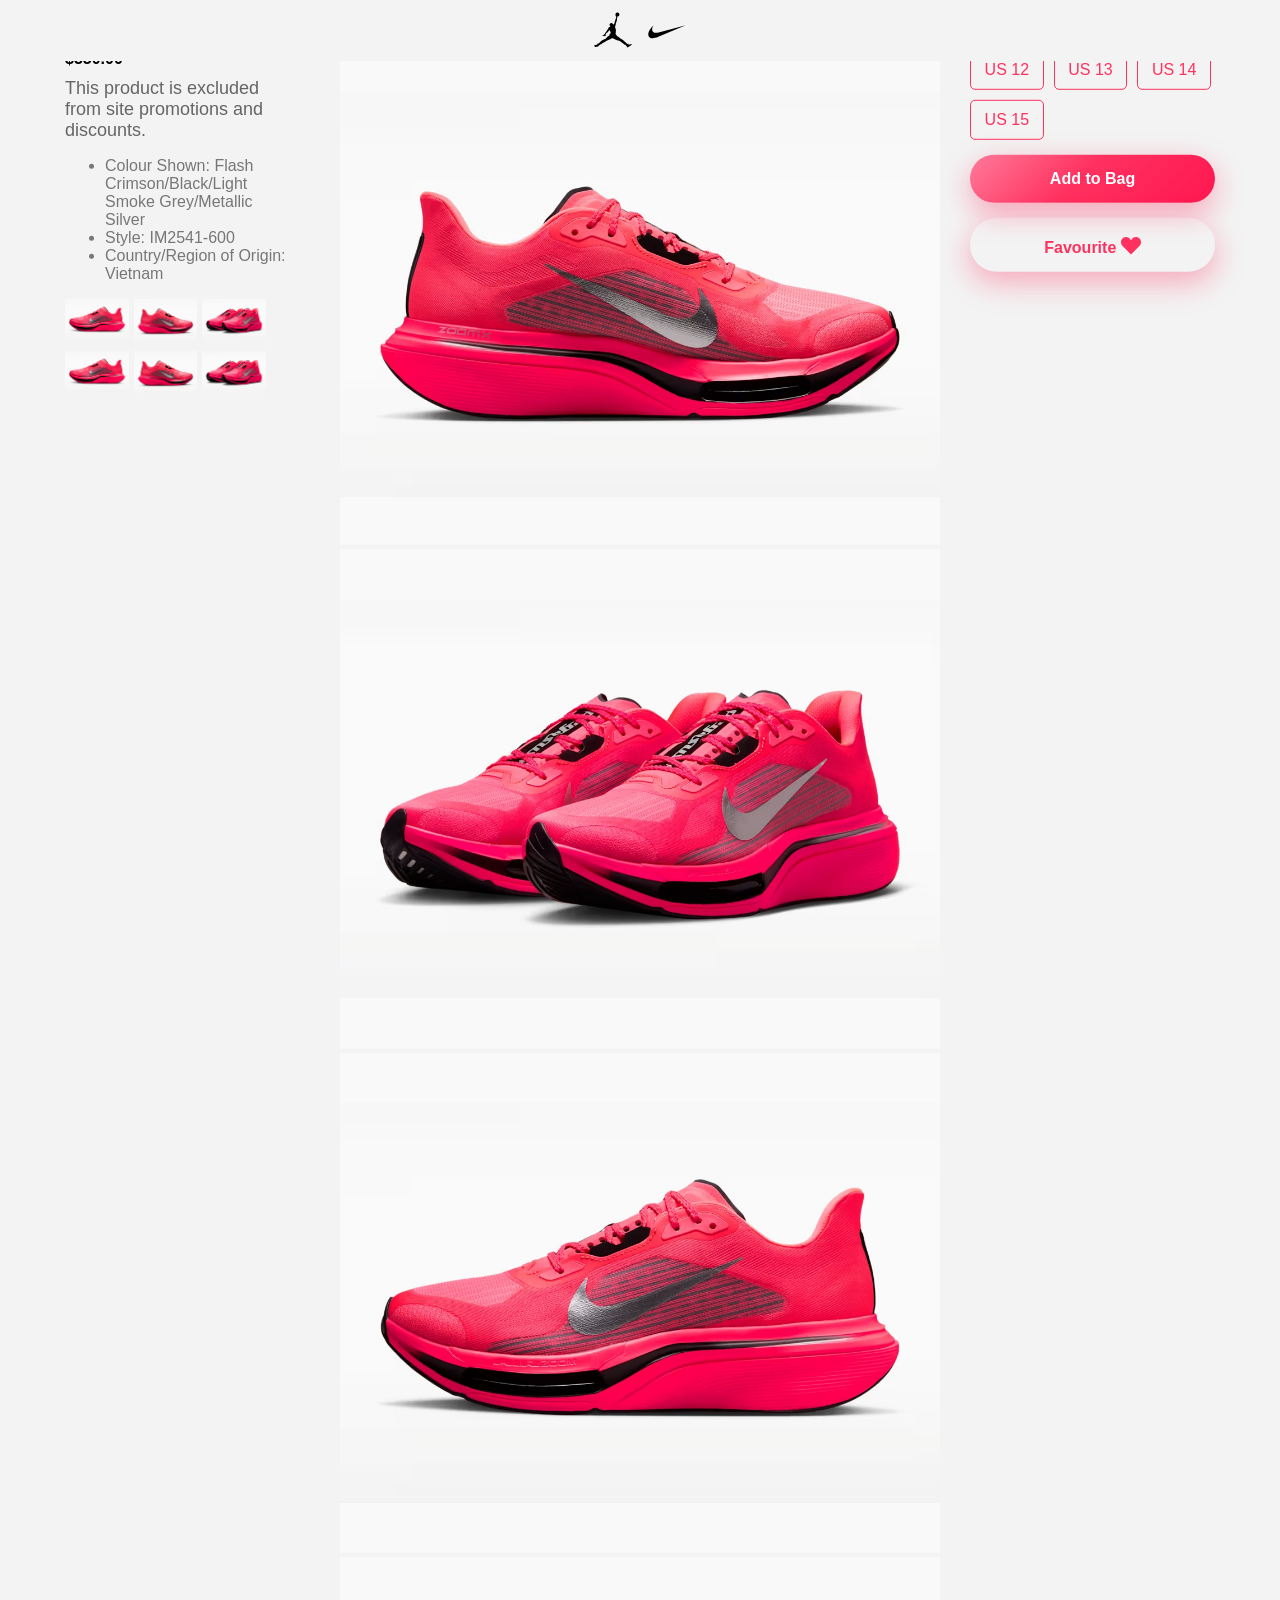
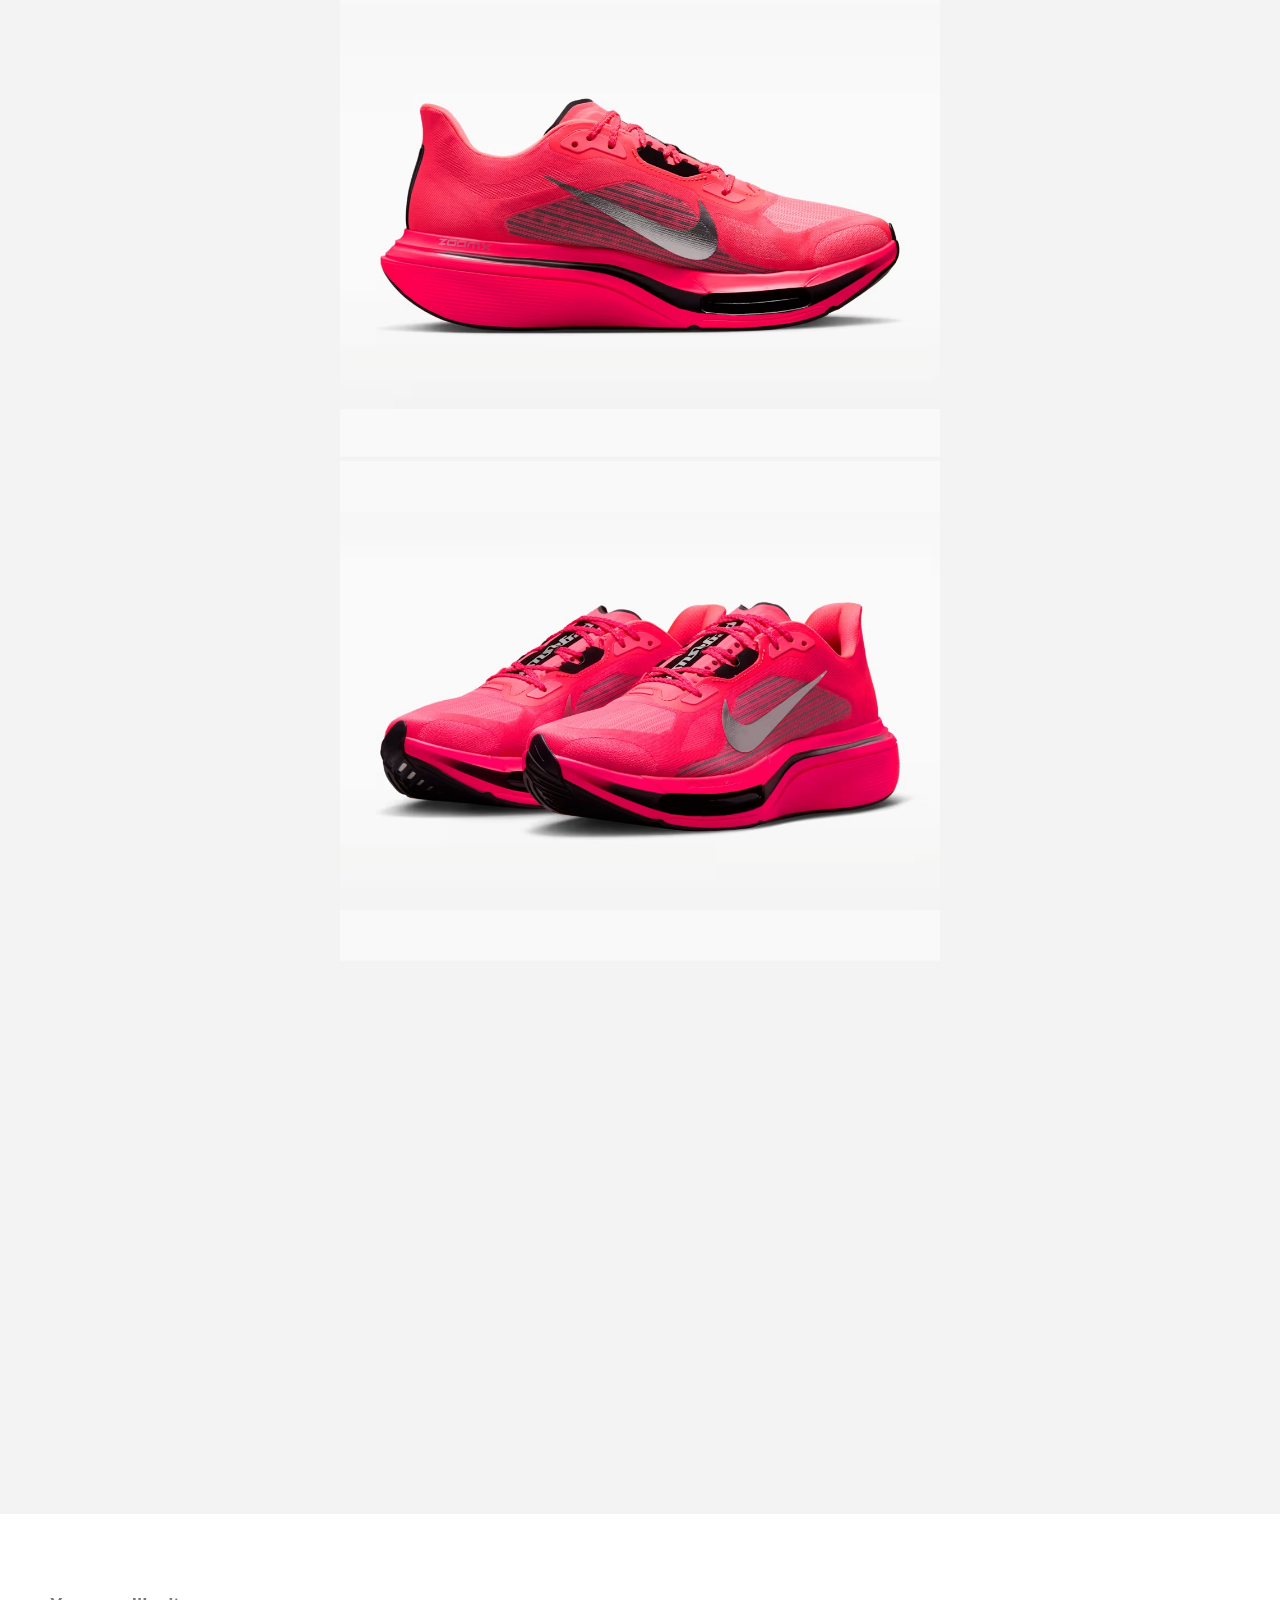
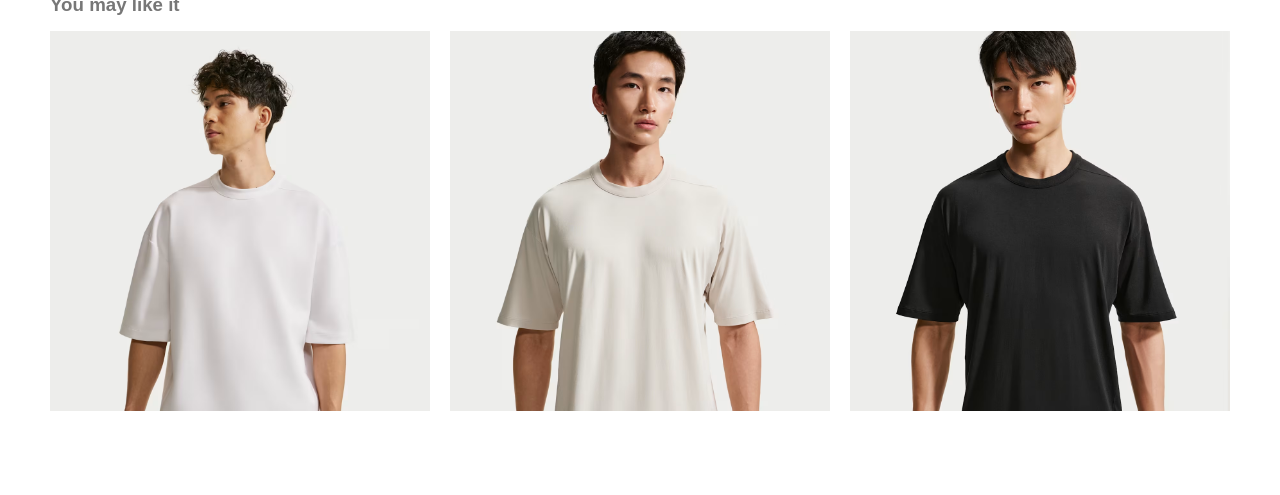
==== index.html @ 21636fdd "File upload" ====
<!DOCTYPE html>
<html lang="en">
<head>
    <meta charset="UTF-8">
    <meta name="viewport" content="width=device-width, initial-scale=1.0">
    <title>Nike - Redesign</title>
    <link href="css/style.css" rel="stylesheet" >
</head>
<body>
    <div class="cst-sections">
        <div class="cst-header-section">
            <div>
                <div class="cst-header-logo">
                    <a class="cst-header-image">
                        <svg aria-hidden="true" focusable="false" viewBox="0 0 24 24" role="img" width="24px" height="24px" fill="none"><path fill="currentColor" fill-rule="evenodd" d="M13.182 3.733c-.012-.039-.012-.039-.012-.072a.966.966 0 01.922-1.007.97.97 0 011.007.922.964.964 0 01-.917 1.007c-.027.004-.062 0-.101 0-.016.004-.04.004-.056.022-.056.084.14.073-.005.44 0 0 0 .038-.012.077-.012.14-.08.562-.096.793.029.04.04.05.029.13a6.003 6.003 0 01-.09.534c-.04.14-.096.174-.147.202-.073.298-.095.545-.281.905-.022.276-.045.35-.106.484-.017.4.01.46-.281 1.101-.08.3-.017.507.05.821.068.321.276.461.298.793.05.771.017 1.305-.163 1.907l.135.348c.18.084.618.326.36.675.343.19.865.394 1.28.781.176.147.35.315.513.5.316.057.276.08.506.231.675.438 1.749 1.304 2.373 1.906.112.067.147.112.236.163.01.023.017.034.01.04-.026.072-.026.072-.06.14.039.04.095.073.134.107.04.005.04-.006.096-.017.079.073.18.135.214.135.106-.022.084-.005.185-.1.029-.035.084 0 .084 0 .04-.04.113-.119.214-.176.079-.045.23-.045.23-.045.052.006.04.051.029.073-.057.023-.18.057-.247.108-.152.14-.276.353-.276.353.299-.033.484.045.719.023.136-.005.237.006.377-.09 0 0 .14-.096.265-.14.118-.05.23-.017.33.062.069.084.119.084 0 .196-.044.045-.1.096-.18.17-.133.123-.313.291-.5.432a3.11 3.11 0 01-.527.315c-.338.23-.26.174-.523.394-.03.022-.124.078-.163.106-.107.062-.135.006-.197-.118 0 0-.028-.045-.08-.14-.05-.107-.09-.23-.072-.23-.062-.007-.331-.344-.331-.41-.063-.013-.304-.26-.31-.31l-.214-.18c-.253.044-.31-.113-.961-.608-.08-.006-.197-.05-.36-.174-.298-.253-1.007-.815-1.124-.883-.13-.067-.281-.134-.383-.214-.146-.022-.218-.05-.298-.067-.08-.022-.14-.057-.326-.079-.303-.045-.618-.18-.911-.337-.14-.073-.264-.107-.382-.169-.27-.124-.506-.236-.686-.28a2.148 2.148 0 01-.568-.226c-.061-.034-.095-.06-.134-.073-.09-.022-.153.006-.192.022-.23.108-.438.203-.636.31-.18.09-.348.186-.528.286a7.971 7.971 0 01-.534.254s-.534.253-.832.348c-.26.197-.787.546-1.107.715-.158.073-.467.252-.608.292-.08.061-.371.258-.596.421-.18.124-.31.231-.31.231-.106.084-.101.13-.28.045a1.491 1.491 0 00-.13.096c-.14.095-.146.073-.202.067-.101.08-.113.04-.197.13-.061.084 0 .061-.118.106-.028.006-.04.04-.057.056-.094.073-.1.293-.325.304-.135.09-.107.203-.197.191 0 .102-.18.23-.214.23-.292.096-.304-.118-.646.035-.045.016-.113.072-.197.084-.152.022-.332-.006-.444-.102a1.93 1.93 0 01-.326-.398c-.051-.13-.017-.208.163-.332.073-.045.084-.079.208-.084.06-.024.045.01.15-.024.064-.016.064-.005.193-.005.028-.017.067-.022.124-.045.1-.034.196-.062.196-.062s.028-.023.124-.01c.078-.035.169-.08.214-.097-.012-.124.005-.124.06-.174.08-.062.09-.05.148-.01.022-.007.039-.013.027-.035-.01-.073-.061-.107-.045-.247-.022-.057-.061-.129-.05-.174.01-.045.028-.069.056-.079.029-.012.045.006.057.022.028.034.05.135.05.135.006.118.04.26.152.18.067-.062.084-.242.214-.203l.096.085c.084-.073.084-.073.14-.107 0 0-.08-.073-.012-.135.045-.039.108-.067.208-.175.276-.292.422-.42.714-.657a6.811 6.811 0 011.699-.939c.146-.174.28-.286.585-.304.377-.606 1.085-1.136 1.248-1.22.134-.23.19-.208.365-.247.135-.107.175-.107.23-.214.063-.23-.112-.86.383-.877.112-.146.078-.112.196-.248a2.19 2.19 0 01-.118-.5c-.005-.016-.196-.157-.13-.332a2.33 2.33 0 01-.268-.432.202.202 0 01-.063-.012c-.022-.005-.055-.005-.09-.005-.078.196-.163.208-.303.253-.26.512-.35.731-1.046 1.142-.28.298-.382.64-.382.634a.46.46 0 00-.012.321c-.045.107-.027.124-.027.124.01.045.056.106.106.112.079.023.169.023.158.118-.011.113-.163.09-.237.073-.275-.05-.185-.23-.365-.174-.141.085-.196.348-.416.31-.028-.023-.017-.074.006-.119.028-.06.084-.118.056-.14-.146.04-.433.123-.433.123-.135.04-.281-.039-.147-.124.063-.022.153-.05.265-.118 0 0 .062-.072-.057-.039a1.144 1.144 0 01-.416.045s-.257-.039-.292-.056c-.028-.022-.061-.107.017-.1a2.71 2.71 0 00.563-.068c.095-.035.28-.14.382-.186 0 0 .113-.157.18-.19.107-.114.19-.18.28-.299.09-.18.192-.46.5-.906a4.16 4.16 0 01.535-.646s.062-.338.343-.573c.063-.14.157-.31.259-.462a1.7 1.7 0 00.106-.168c.09-.13.186-.377.518-.41 0 0 .147-.102.197-.175.084-.073.074-.186.14-.259-.106-.106-.365-.309-.382-.573a.85.85 0 01.265-.692c.196-.185.398-.275.646-.258.309.055.366.157.455.258.09.101.13.04.163.146.259.073.248.045.237.236.045.057.106.108.1.214.085-.175.108-.208.344-.399.062-.157.1-.315.15-.478.052-.146.114-.298.154-.41-.04-.326.06-.377.196-.664-.022-.039-.016-.05-.006-.112.057-.192.136-.433.186-.596 0 0 .017-.063.085-.063.06-.202.157-.579.179-.663.062-.208.029-.287-.01-.41-.012-.04-.006-.09-.03-.136a5.483 5.483 0 01-.19-.41c-.028-.073-.08-.354-.08-.354-.004-.062-.004-.09-.004-.09z" clip-rule="evenodd"></path></svg>
                        <svg aria-hidden="true" class="swoosh-svg" focusable="false" viewBox="0 0 24 24" role="img" width="24px" height="24px" fill="none"><path fill="currentColor" fill-rule="evenodd" d="M21 8.719L7.836 14.303C6.74 14.768 5.818 15 5.075 15c-.836 0-1.445-.295-1.819-.884-.485-.76-.273-1.982.559-3.272.494-.754 1.122-1.446 1.734-2.108-.144.234-1.415 2.349-.025 3.345.275.2.666.298 1.147.298.386 0 .829-.063 1.316-.19L21 8.719z" clip-rule="evenodd"></path></svg>
                    </a>
                </div>
                <div class="cst-header-navigations">
                    <div>
                        
                    </div>
                </div>
            </div>
        </div>
        <div class="cst-main-sections">
            <!-- <div class="cst-atf-section-fake"></div> -->
            <div class="cst-atf-section">
                <div class="cst-box">
                    <div class="cst-row-1 cst-row">
                        <div class="cst-col cst-col-1">
                            <div class="cst-title-container">
                                <span>Latest Model</span>
                                <h2>Nike Pegasus Plus 2</h2>
                                <h3>Men's Road Running Shoes</h3>
                                <h4>$350.00</h4>
                                <p>This product is excluded from site promotions and discounts.</p>
                                <ul>
                                    <li>Colour Shown: Flash Crimson/Black/Light Smoke Grey/Metallic Silver</li>
                                    <li>Style: IM2541-600</li>
                                    <li>Country/Region of Origin: Vietnam</li>
                                </ul>
                                <div class="cst-thumbnail-container">
                                    <div class="cst-thumbnail">
                                        <img src="img/pg-img-1.jpg" width="100">
                                    </div>
                                    <div class="cst-thumbnail">
                                        <img src="img/pg-img-2.jpg" width="100">
                                    </div>
                                    <div class="cst-thumbnail">
                                        <img src="img/pg-img-3.jpg" width="100">
                                    </div>
                                    <div class="cst-thumbnail">
                                        <img src="img/pg-img-1.jpg" width="100">
                                    </div>
                                    <div class="cst-thumbnail">
                                        <img src="img/pg-img-2.jpg" width="100">
                                    </div>
                                    <div class="cst-thumbnail">
                                        <img src="img/pg-img-3.jpg" width="100">
                                    </div>
                                </div>
                            </div>
                            <div class="cst-svg-logo">
                                <svg aria-hidden="true" focusable="false" viewBox="0 0 24 24" role="img" width="24px" height="24px" fill="none"><path fill="currentColor" fill-rule="evenodd" d="M21 8.719L7.836 14.303C6.74 14.768 5.818 15 5.075 15c-.836 0-1.445-.295-1.819-.884-.485-.76-.273-1.982.559-3.272.494-.754 1.122-1.446 1.734-2.108-.144.234-1.415 2.349-.025 3.345.275.2.666.298 1.147.298.386 0 .829-.063 1.316-.19L21 8.719z" clip-rule="evenodd"></path></svg>
                            </div>
                        </div>
                        <div class="cst-col cst-col-2">
                            <div class="cst-gsap-scroll-1">
                                <div class="cst-image-container-1">
                                    <img class="cst-img" src="img/pg-img-1.jpg" width="600">
                                </div>
                                <div class="cst-image-container-1">
                                    <img class="cst-img" src="img/pg-img-2.jpg" width="600">
                                </div>
                                <div class="cst-image-container-1">
                                    <img class="cst-img" src="img/pg-img-3.jpg" width="600">
                                </div>
                                <div class="cst-image-container-1">
                                    <img class="cst-img" src="img/pg-img-1.jpg" width="600">
                                </div>
                                <div class="cst-image-container-1">
                                    <img class="cst-img" src="img/pg-img-2.jpg" width="600">
                                </div>
                                <div class="cst-image-container-1">
                                    <img class="cst-img" src="img/pg-img-3.jpg" width="600">
                                </div>
                            </div>
                        </div>
                        <div class="cst-col cst-col-3">
                            <div class="cst-right-details-container">
                                <div class="cst-right-contents">
                                    <div class="cst-right-box">
                                        <!-- <h3 class="cst-price">$350.00</h3> -->
                                        <h4>Select Size</h4>
                                        <div class="cst-sizes-container">
                                            <div class="cst-sizes-lists">
                                                <div class="cst-size">
                                                    <span>US 6</span>
                                                </div>
                                                <div class="cst-size">
                                                    <span>US 7</span>
                                                </div>
                                                <div class="cst-size">
                                                    <span>US 8</span>
                                                </div>
                                                <div class="cst-size">
                                                    <span>US 9</span>
                                                </div>
                                                <div class="cst-size">
                                                    <span>US 10</span>
                                                </div>
                                                <div class="cst-size">
                                                    <span>US 11</span>
                                                </div>
                                                <div class="cst-size">
                                                    <span>US 12</span>
                                                </div>
                                                <div class="cst-size">
                                                    <span>US 13</span>
                                                </div>
                                                <div class="cst-size">
                                                    <span>US 14</span>
                                                </div>
                                                <div class="cst-size">
                                                    <span>US 15</span>
                                                </div>
                                            </div>
                                            <div class="cst-submit-container">
                                                <div class="cst-submit-btn">
                                                    Add to Bag
                                                </div>
                                                <div class="cst-submit-btn fav">
                                                    Favourite
                                                    <?xml version="1.0" encoding="utf-8"?><!-- Uploaded to: SVG Repo, www.svgrepo.com, Generator: SVG Repo Mixer Tools -->
                                                    <svg width="800px" height="800px" viewBox="0 0 16 16" fill="none" xmlns="http://www.w3.org/2000/svg">
                                                    <path d="M1.24264 8.24264L8 15L14.7574 8.24264C15.553 7.44699 16 6.36786 16 5.24264V5.05234C16 2.8143 14.1857 1 11.9477 1C10.7166 1 9.55233 1.55959 8.78331 2.52086L8 3.5L7.21669 2.52086C6.44767 1.55959 5.28338 1 4.05234 1C1.8143 1 0 2.8143 0 5.05234V5.24264C0 6.36786 0.44699 7.44699 1.24264 8.24264Z" fill="#000000"/>
                                                    </svg>
                                                </div>
                                            </div>
                                        </div>
                                    </div>
                                </div>
                            </div>
                        </div>
                    </div>
                </div>
            </div>
            <div class="cst-section-2">
                <div class="cst-box">
                    <div class="cst-row">
                        <div class="cst-title-container">
                            <h3>You may like it</h3>
                        </div>
                    </div>
                    <div class="cst-row">
                        <div class="cst-col">
                            <div class="cst-img-cont">
                                <img src="img/ts-1.avif">
                            </div>
                        </div>
                        <div class="cst-col">
                            <div class="cst-img-cont">
                                <img src="img/ts-2.avif">
                            </div>
                        </div>
                        <div class="cst-col">
                            <div class="cst-img-cont">
                                <img src="img/ts-3.avif">
                            </div>
                        </div>
                    </div>
                </div>
            </div>
        </div>
    </div>
    <script src="js/script.js"></script>
</body>
</html>
---- css/style.css ----
.cst-header-section {
  position: fixed;
  left: 0;
  top: 0;
  width: 100%;
  z-index: 11;
  background-color: #F3F3F3;
}
.cst-header-section .cst-header-logo {
  text-align: center;
  display: block;
  padding-top: 7px;
}
.cst-header-section .cst-header-logo a.cst-header-image {
  display: inline-block;
}
.cst-header-section .cst-header-logo a.cst-header-image svg {
  width: 50px;
  height: auto;
  display: inline-block;
}

.cst-atf-section-fake {
  display: block;
  width: 100%;
  height: 100%;
}

.cst-atf-section {
  top: 70px;
  left: 0;
  width: 100%;
  height: 100%;
  z-index: 1;
}
.cst-atf-section .cst-row-1 {
  padding: 30px 50px;
  display: flex;
}
.cst-atf-section .cst-row-1 .cst-col {
  width: 100%;
  padding: 15px;
  display: flex;
  align-items: flex-start;
}
.cst-atf-section .cst-row-1 .cst-col .cst-img {
  height: 500px;
  object-fit: contain;
  background-color: #F9F9F9;
}
.cst-atf-section .cst-row-1 .cst-col .cst-title-container span {
  color: #868686;
}
.cst-atf-section .cst-row-1 .cst-col .cst-title-container li {
  color: #777777;
}
.cst-atf-section .cst-row-1 .cst-col .cst-title-container h3 {
  font-weight: 400;
}
.cst-atf-section .cst-row-1 .cst-col .cst-title-container p {
  color: #656565;
}
.cst-atf-section .cst-row-1 .cst-col-1, .cst-atf-section .cst-row-1 .cst-col-3 {
  padding-top: 50px;
}
.cst-atf-section .cst-row-1 .cst-col-1 .cst-title-container .cst-thumbnail-container {
  display: flex;
  flex-wrap: wrap;
  grid-gap: 5px;
}
.cst-atf-section .cst-row-1 .cst-col-1 .cst-title-container .cst-thumbnail-container .cst-thumbnail {
  width: calc(33.3333333333% - 10px);
}
.cst-atf-section .cst-row-1 .cst-col-1 .cst-title-container .cst-thumbnail-container .cst-thumbnail img {
  width: 100%;
}
.cst-atf-section .cst-row-1 .cst-col-2 {
  display: block;
}
.cst-atf-section .cst-row-1 .cst-col-3 .cst-right-details-container .cst-right-contents .cst-right-box > h4 {
  color: #ff315f;
}
.cst-atf-section .cst-row-1 .cst-col-3 .cst-right-details-container .cst-right-contents .cst-right-box .cst-price {
  margin-bottom: 15px;
}
.cst-atf-section .cst-row-1 .cst-col-3 .cst-right-details-container .cst-right-contents .cst-right-box .cst-sizes-container .cst-sizes-lists {
  display: flex;
  flex-wrap: wrap;
  grid-gap: 10px;
}
.cst-atf-section .cst-row-1 .cst-col-3 .cst-right-details-container .cst-right-contents .cst-right-box .cst-sizes-container .cst-sizes-lists .cst-size {
  padding: 10px;
  width: calc(33.3333333333% - 30px);
  border: solid 1px #ff315f;
  text-align: center;
  border-radius: 5px;
  color: #ff315f;
  cursor: pointer;
}
.cst-atf-section .cst-row-1 .cst-col-3 .cst-right-details-container .cst-right-contents .cst-right-box .cst-sizes-container .cst-sizes-lists .cst-size.cst-active {
  background: linear-gradient(135deg, #ff7a9a 0%, #ff315f 45%, #ff174f 100%);
  color: #fff;
  border-color: #ff174f;
}
.cst-atf-section .cst-row-1 .cst-col-3 .cst-right-details-container .cst-right-contents .cst-right-box .cst-sizes-container .cst-submit-container .cst-submit-btn {
  background: linear-gradient(135deg, #ff7a9a 0%, #ff315f 45%, #ff174f 100%);
  color: #ffffff;
  border: none;
  padding: 15px 40px;
  border-radius: 50px;
  font-weight: 700;
  cursor: pointer;
  box-shadow: 0 10px 30px rgba(255, 23, 79, 0.35);
  transition: transform 0.3s ease, box-shadow 0.3s ease, background 0.3s ease;
  display: block;
  margin-top: 15px;
  text-align: center;
}
.cst-atf-section .cst-row-1 .cst-col-3 .cst-right-details-container .cst-right-contents .cst-right-box .cst-sizes-container .cst-submit-container .cst-submit-btn:hover {
  background: linear-gradient(135deg, #ff315f 0%, #ff174f 55%, #d9003f 100%);
  transform: translateY(-3px);
  box-shadow: 0 15px 45px rgba(255, 23, 79, 0.55);
}
.cst-atf-section .cst-row-1 .cst-col-3 .cst-right-details-container .cst-right-contents .cst-right-box .cst-sizes-container .cst-submit-container .cst-submit-btn:active {
  transform: translateY(0);
}
.cst-atf-section .cst-row-1 .cst-col-3 .cst-right-details-container .cst-right-contents .cst-right-box .cst-sizes-container .cst-submit-container .cst-submit-btn.fav {
  background: transparent;
  color: #ff315f;
}
.cst-atf-section .cst-row-1 .cst-col-3 .cst-right-details-container .cst-right-contents .cst-right-box .cst-sizes-container .cst-submit-container .cst-submit-btn.fav svg {
  width: 20px;
  height: auto;
  display: inline-block;
  position: relative;
  top: 3px;
}
.cst-atf-section .cst-row-1 .cst-col-3 .cst-right-details-container .cst-right-contents .cst-right-box .cst-sizes-container .cst-submit-container .cst-submit-btn.fav svg path {
  fill: #ff315f;
}

.cst-section-2 {
  background-color: #fff;
  position: relative;
  z-index: 10;
  padding: 80px 50px;
}
.cst-section-2 .cst-box .cst-row {
  display: flex;
  grid-gap: 20px;
}
.cst-section-2 .cst-box .cst-row .cst-title-container {
  margin-bottom: 15px;
}
.cst-section-2 .cst-box .cst-row .cst-title-container h3 {
  color: #777777;
}
.cst-section-2 .cst-box .cst-row .cst-col {
  width: 100%;
  display: flex;
}
.cst-section-2 .cst-box .cst-row .cst-col .cst-img-cont {
  width: 100%;
}
.cst-section-2 .cst-box .cst-row .cst-col .cst-img-cont img {
  width: 100%;
  height: auto;
}

body {
  margin: 0;
  font-family: Arial, Helvetica, sans-serif;
  background-color: #F3F3F3;
}
body h1, body h2, body h3, body h4, body h5, body h6, body p {
  margin: 0;
}
body p {
  font-size: 18px;
  margin-top: 10px;
}
body .fixed-gsap {
  position: fixed;
}

/*# sourceMappingURL=style.css.map */
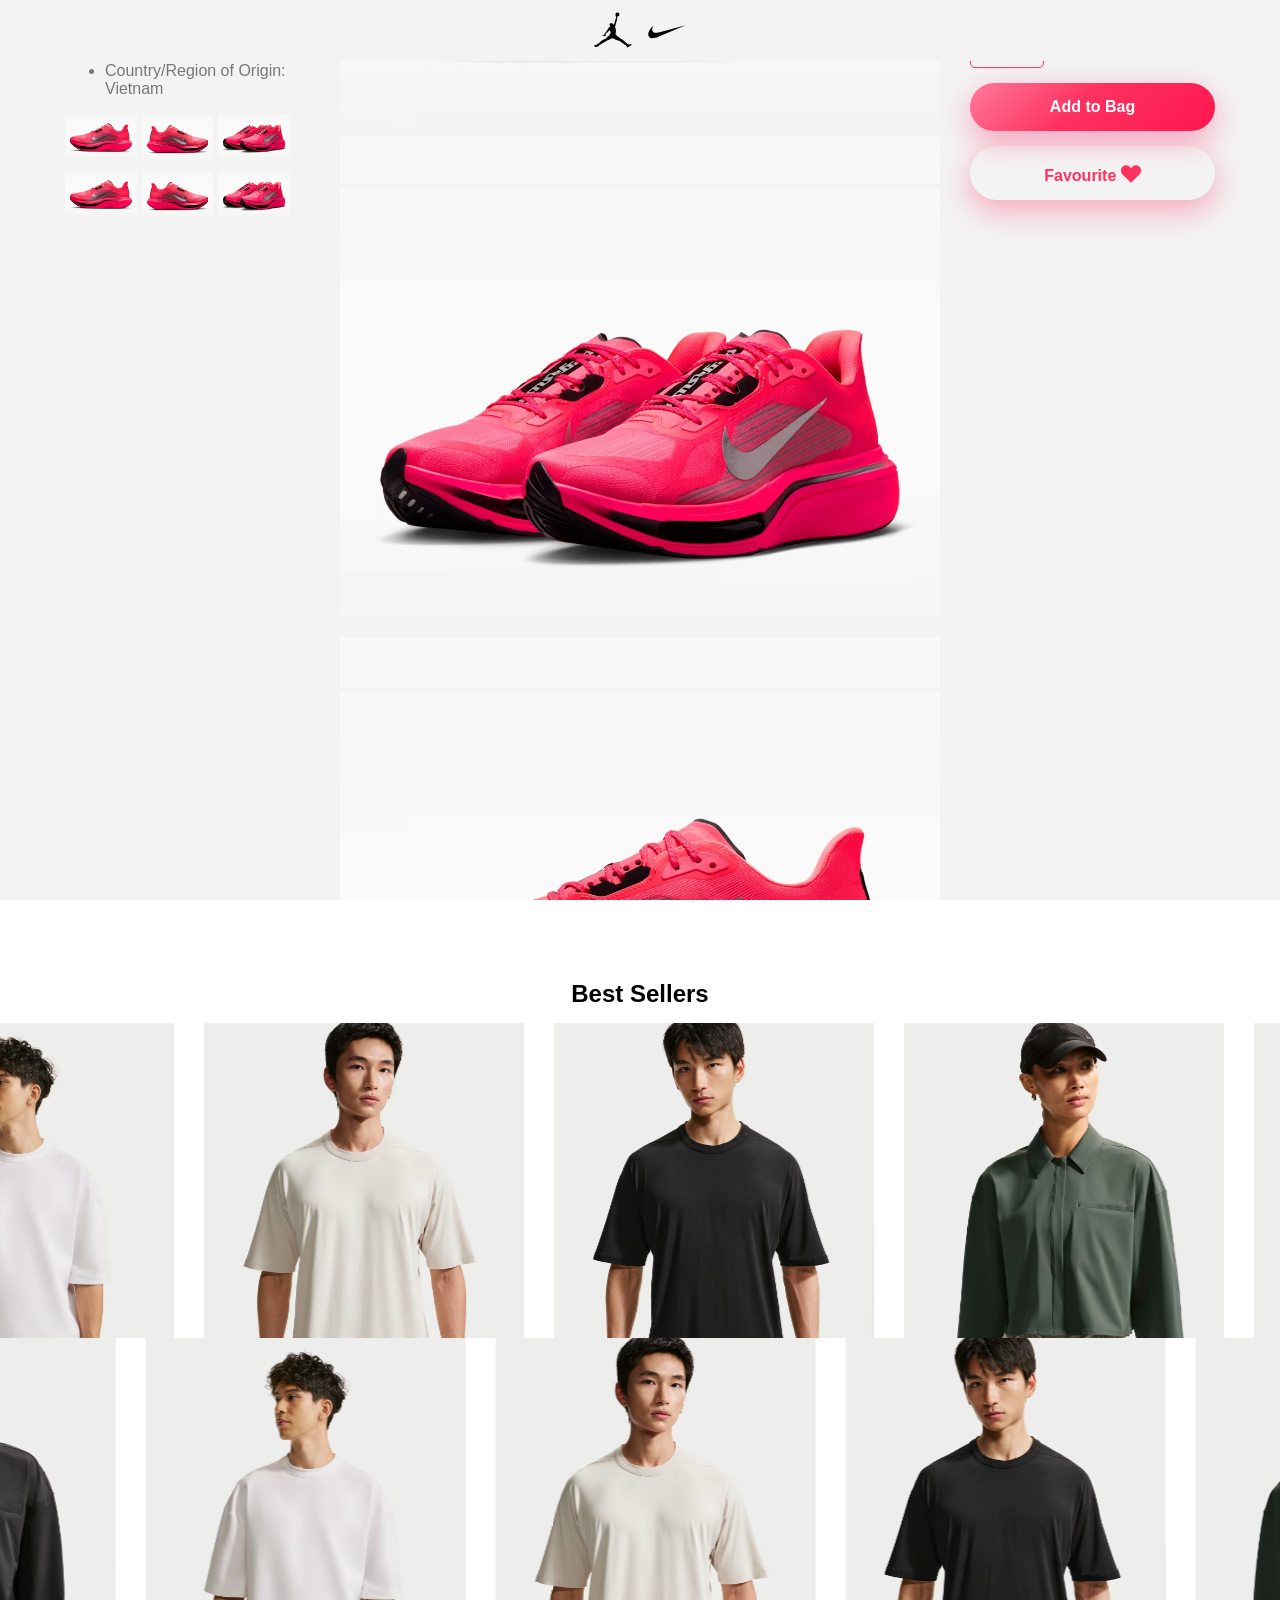
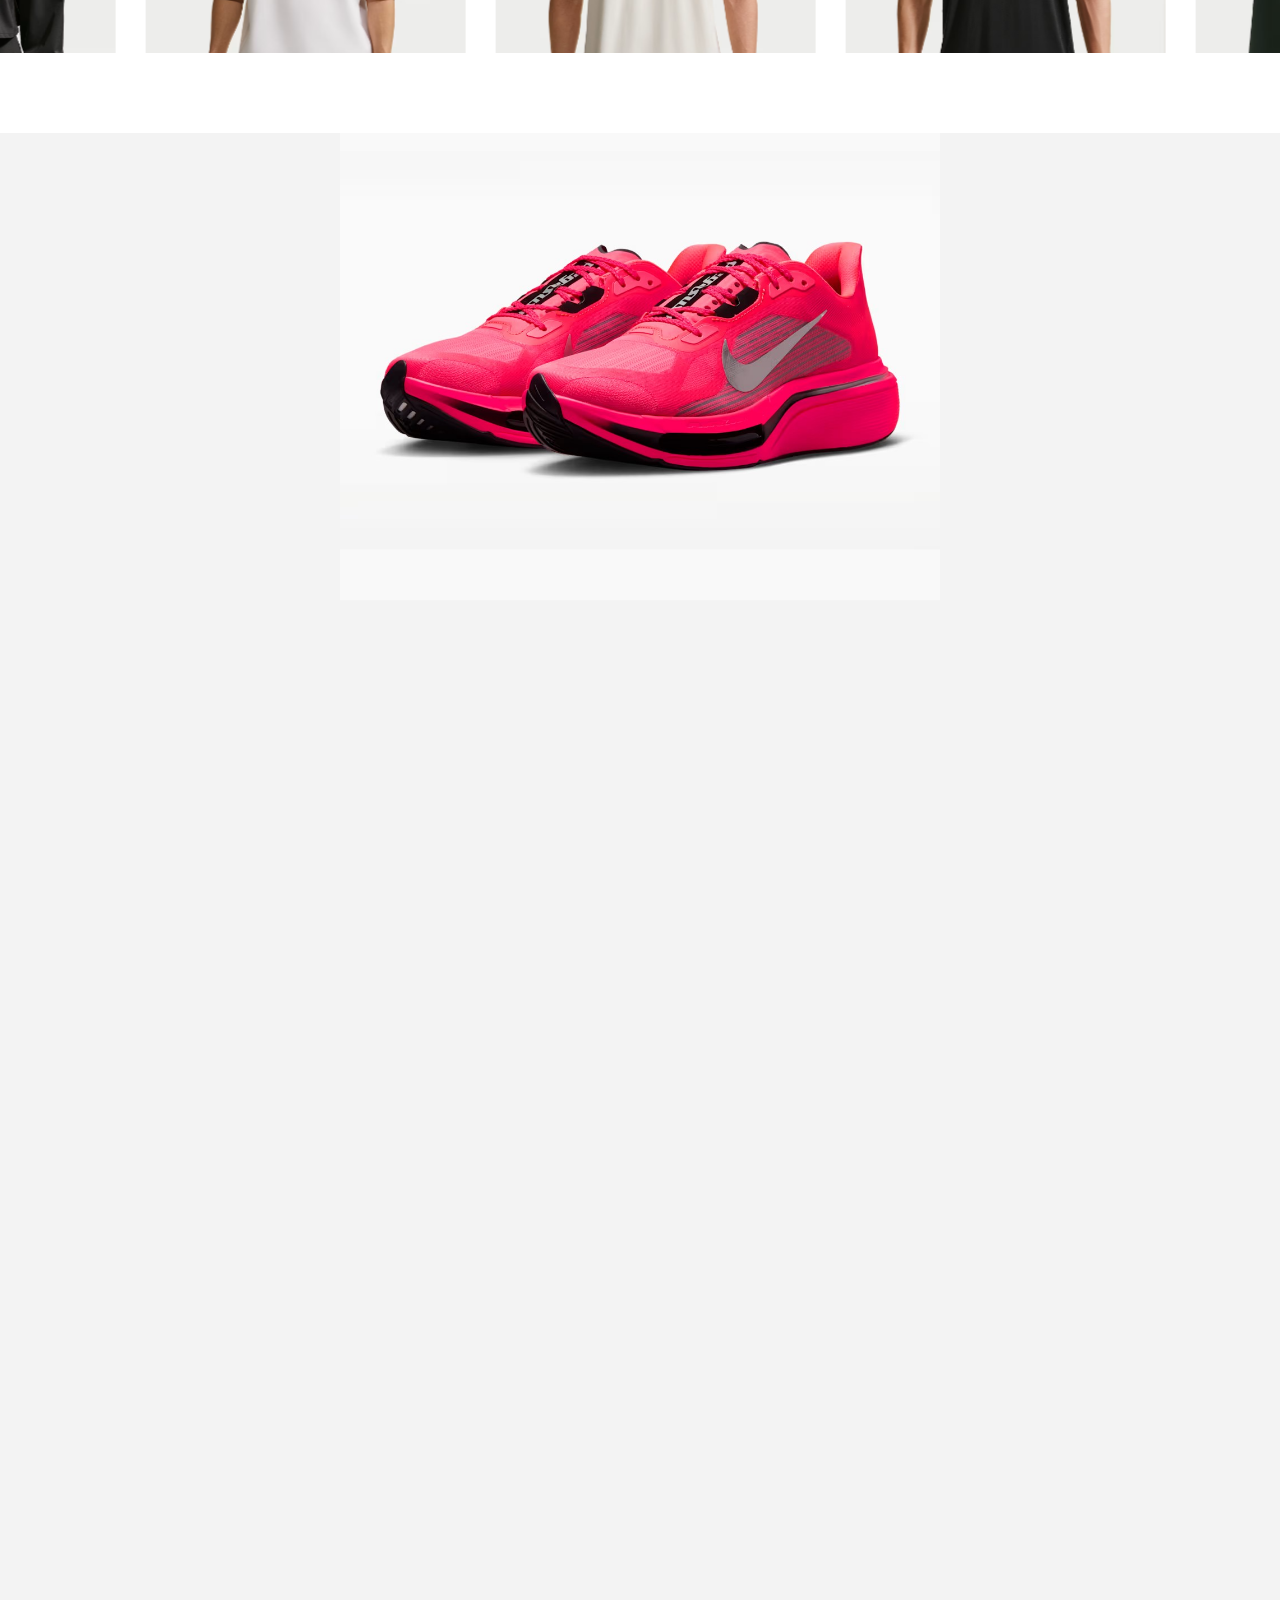
==== commit 33f076ce: "Major Update" ====
--- a/index.html
+++ b/index.html
@@ -61,9 +61,6 @@
                                     </div>
                                 </div>
                             </div>
-                            <div class="cst-svg-logo">
-                                <svg aria-hidden="true" focusable="false" viewBox="0 0 24 24" role="img" width="24px" height="24px" fill="none"><path fill="currentColor" fill-rule="evenodd" d="M21 8.719L7.836 14.303C6.74 14.768 5.818 15 5.075 15c-.836 0-1.445-.295-1.819-.884-.485-.76-.273-1.982.559-3.272.494-.754 1.122-1.446 1.734-2.108-.144.234-1.415 2.349-.025 3.345.275.2.666.298 1.147.298.386 0 .829-.063 1.316-.19L21 8.719z" clip-rule="evenodd"></path></svg>
-                            </div>
                         </div>
                         <div class="cst-col cst-col-2">
                             <div class="cst-gsap-scroll-1">
@@ -147,33 +144,203 @@
                 </div>
             </div>
             <div class="cst-section-2">
-                <div class="cst-box">
-                    <div class="cst-row">
+                <div class="cst-box cst-box-1">
+                    <div class="cst-row cst-animated-0">
                         <div class="cst-title-container">
-                            <h3>You may like it</h3>
-                        </div>
-                    </div>
-                    <div class="cst-row">
-                        <div class="cst-col">
-                            <div class="cst-img-cont">
-                                <img src="img/ts-1.avif">
-                            </div>
-                        </div>
-                        <div class="cst-col">
-                            <div class="cst-img-cont">
-                                <img src="img/ts-2.avif">
-                            </div>
-                        </div>
-                        <div class="cst-col">
-                            <div class="cst-img-cont">
-                                <img src="img/ts-3.avif">
+                            <h2>Best Sellers</h2>
+                        </div>
+                    </div>
+                </div>
+                <div class="cst-box cst-box-2 cst-image-marquee" data-direction="left" data-speed="80" data-drag="1">
+                    <div class="cst-image-marquee-track">
+                        <div class="cst-row cst-image-marquee-group">
+                            <div class="cst-col cst-animated-1 cst-marquee-item">
+                                <div class="cst-img-cont">
+                                    <img src="img/ts-1.avif">
+                                </div>
+                                <a href="https://www.facebook.com/" class="cst-best-seller-title">
+                                    <p>Nike 24.7 ImpossiblySoft</p>
+                                </a>
+                            </div>
+                            <div class="cst-col cst-aniamted-2 cst-marquee-item">
+                                <div class="cst-img-cont">
+                                    <img src="img/ts-2.avif">
+                                </div>
+                                <a href="javascript:void(0)" class="cst-best-seller-title">
+                                    <p>Nike 24.7 ImpossiblySoft Light</p>
+                                </a>
+                            </div>
+                            <div class="cst-col cst-animated-3 cst-marquee-item">
+                                <div class="cst-img-cont">
+                                    <img src="img/ts-3.avif">
+                                </div>
+                                <a href="javascript:void(0)" class="cst-best-seller-title">
+                                    <p>Nike 24.7 ImpossiblySoft Light</p>
+                                </a>
+                            </div>
+                            <div class="cst-col cst-animated-2 cst-marquee-item">
+                                <div class="cst-img-cont">
+                                    <img src="img/ts-4.avif">
+                                </div>
+                                <a href="javascript:void(0)" class="cst-best-seller-title">
+                                    <p>Nike 24.7 PerfectStretch</p>
+                                </a>
+                            </div>
+                            <div class="cst-col cst-animated-1 cst-marquee-item">
+                                <div class="cst-img-cont">
+                                    <img src="img/ts-5.avif">
+                                </div>
+                                <a href="javascript:void(0)" class="cst-best-seller-title">
+                                    <p>Nike 24.7 PerfectStretch</p>
+                                </a>
+                            </div>
+                            <div class="cst-col cst-animated-1 cst-marquee-item">
+                                <div class="cst-img-cont">
+                                    <img src="img/ts-1.avif">
+                                </div>
+                                <a href="https://www.facebook.com/" class="cst-best-seller-title">
+                                    <p>Nike 24.7 ImpossiblySoft</p>
+                                </a>
+                            </div>
+                            <div class="cst-col cst-aniamted-2 cst-marquee-item">
+                                <div class="cst-img-cont">
+                                    <img src="img/ts-2.avif">
+                                </div>
+                                <a href="javascript:void(0)" class="cst-best-seller-title">
+                                    <p>Nike 24.7 ImpossiblySoft Light</p>
+                                </a>
+                            </div>
+                            <div class="cst-col cst-animated-3 cst-marquee-item">
+                                <div class="cst-img-cont">
+                                    <img src="img/ts-3.avif">
+                                </div>
+                                <a href="javascript:void(0)" class="cst-best-seller-title">
+                                    <p>Nike 24.7 ImpossiblySoft Light</p>
+                                </a>
+                            </div>
+                            <div class="cst-col cst-animated-2 cst-marquee-item">
+                                <div class="cst-img-cont">
+                                    <img src="img/ts-4.avif">
+                                </div>
+                                <a href="javascript:void(0)" class="cst-best-seller-title">
+                                    <p>Nike 24.7 PerfectStretch</p>
+                                </a>
+                            </div>
+                            <div class="cst-col cst-animated-1 cst-marquee-item">
+                                <div class="cst-img-cont">
+                                    <img src="img/ts-5.avif">
+                                </div>
+                                <a href="javascript:void(0)" class="cst-best-seller-title">
+                                    <p>Nike 24.7 PerfectStretch</p>
+                                </a>
+                            </div>
+                        </div>
+                    </div>
+                </div>
+                <div class="cst-box cst-box-2 cst-image-marquee" data-direction="right" data-speed="80" data-drag="1">
+                    <div class="cst-image-marquee-track">
+                        <div class="cst-row cst-image-marquee-group">
+                            <div class="cst-col cst-animated-1 cst-marquee-item">
+                                <div class="cst-img-cont">
+                                    <img src="img/ts-1.avif">
+                                </div>
+                                <a href="https://www.facebook.com/" class="cst-best-seller-title">
+                                    <p>Nike 24.7 ImpossiblySoft</p>
+                                </a>
+                            </div>
+                            <div class="cst-col cst-aniamted-2 cst-marquee-item">
+                                <div class="cst-img-cont">
+                                    <img src="img/ts-2.avif">
+                                </div>
+                                <a href="javascript:void(0)" class="cst-best-seller-title">
+                                    <p>Nike 24.7 ImpossiblySoft Light</p>
+                                </a>
+                            </div>
+                            <div class="cst-col cst-animated-3 cst-marquee-item">
+                                <div class="cst-img-cont">
+                                    <img src="img/ts-3.avif">
+                                </div>
+                                <a href="javascript:void(0)" class="cst-best-seller-title">
+                                    <p>Nike 24.7 ImpossiblySoft Light</p>
+                                </a>
+                            </div>
+                            <div class="cst-col cst-animated-2 cst-marquee-item">
+                                <div class="cst-img-cont">
+                                    <img src="img/ts-4.avif">
+                                </div>
+                                <a href="javascript:void(0)" class="cst-best-seller-title">
+                                    <p>Nike 24.7 PerfectStretch</p>
+                                </a>
+                            </div>
+                            <div class="cst-col cst-animated-1 cst-marquee-item">
+                                <div class="cst-img-cont">
+                                    <img src="img/ts-5.avif">
+                                </div>
+                                <a href="javascript:void(0)" class="cst-best-seller-title">
+                                    <p>Nike 24.7 PerfectStretch</p>
+                                </a>
+                            </div>
+                            <div class="cst-col cst-animated-1 cst-marquee-item">
+                                <div class="cst-img-cont">
+                                    <img src="img/ts-1.avif">
+                                </div>
+                                <a href="https://www.facebook.com/" class="cst-best-seller-title">
+                                    <p>Nike 24.7 ImpossiblySoft</p>
+                                </a>
+                            </div>
+                            <div class="cst-col cst-aniamted-2 cst-marquee-item">
+                                <div class="cst-img-cont">
+                                    <img src="img/ts-2.avif">
+                                </div>
+                                <a href="javascript:void(0)" class="cst-best-seller-title">
+                                    <p>Nike 24.7 ImpossiblySoft Light</p>
+                                </a>
+                            </div>
+                            <div class="cst-col cst-animated-3 cst-marquee-item">
+                                <div class="cst-img-cont">
+                                    <img src="img/ts-3.avif">
+                                </div>
+                                <a href="javascript:void(0)" class="cst-best-seller-title">
+                                    <p>Nike 24.7 ImpossiblySoft Light</p>
+                                </a>
+                            </div>
+                            <div class="cst-col cst-animated-2 cst-marquee-item">
+                                <div class="cst-img-cont">
+                                    <img src="img/ts-4.avif">
+                                </div>
+                                <a href="javascript:void(0)" class="cst-best-seller-title">
+                                    <p>Nike 24.7 PerfectStretch</p>
+                                </a>
+                            </div>
+                            <div class="cst-col cst-animated-1 cst-marquee-item">
+                                <div class="cst-img-cont">
+                                    <img src="img/ts-5.avif">
+                                </div>
+                                <a href="javascript:void(0)" class="cst-best-seller-title">
+                                    <p>Nike 24.7 PerfectStretch</p>
+                                </a>
                             </div>
                         </div>
                     </div>
                 </div>
             </div>
+            <!-- <div class="cst-section-3">
+                <div class="cst-video-bg">
+                    <video class="cst-video-src" autoplay muted loop>
+                        <source src="video/sec-3-vid.mp4" type="video/mp4">
+                    </video>
+                </div>
+                <div class="cst-box cst-box-1">
+                    <div class="cst-row cst-animated-0">
+                        <div class="cst-title-container">
+                            <h2>Contact Us</h2>
+                        </div>
+                    </div>
+                </div>
+            </div> -->
         </div>
     </div>
+    <script src="js/image-marque.js"></script>
     <script src="js/script.js"></script>
 </body>
 </html>
--- a/css/style.css
+++ b/css/style.css
@@ -61,7 +61,8 @@
   color: #656565;
 }
 .cst-atf-section .cst-row-1 .cst-col-1, .cst-atf-section .cst-row-1 .cst-col-3 {
-  padding-top: 50px;
+  max-height: 85vh;
+  align-items: center;
 }
 .cst-atf-section .cst-row-1 .cst-col-1 .cst-title-container .cst-thumbnail-container {
   display: flex;
@@ -143,7 +144,15 @@
   background-color: #fff;
   position: relative;
   z-index: 10;
-  padding: 80px 50px;
+  padding: 80px 0;
+  overflow: hidden;
+  width: 100%;
+}
+.cst-section-2 .cst-box.cst-box-1 {
+  padding: 0 65px;
+}
+.cst-section-2 .cst-box.cst-box-2 {
+  padding: 0;
 }
 .cst-section-2 .cst-box .cst-row {
   display: flex;
@@ -151,20 +160,194 @@
 }
 .cst-section-2 .cst-box .cst-row .cst-title-container {
   margin-bottom: 15px;
-}
-.cst-section-2 .cst-box .cst-row .cst-title-container h3 {
-  color: #777777;
+  width: 100%;
+}
+.cst-section-2 .cst-box .cst-row .cst-title-container h2 {
+  text-align: center;
 }
 .cst-section-2 .cst-box .cst-row .cst-col {
   width: 100%;
   display: flex;
+  position: relative;
 }
 .cst-section-2 .cst-box .cst-row .cst-col .cst-img-cont {
   width: 100%;
+  height: 100%;
 }
 .cst-section-2 .cst-box .cst-row .cst-col .cst-img-cont img {
   width: 100%;
   height: auto;
+  display: block;
+}
+.cst-section-2 .cst-box .cst-row .cst-col .cst-best-seller-title {
+  position: absolute;
+  top: 0;
+  left: 0;
+  width: 100%;
+  height: 100%;
+  display: flex;
+  align-items: center;
+  justify-content: center;
+  background-color: rgba(0, 0, 0, 0.4745098039);
+  text-decoration: none;
+  color: #fff;
+  opacity: 0;
+  transition: 0.7s;
+}
+.cst-section-2 .cst-box .cst-row .cst-col .cst-best-seller-title:hover {
+  opacity: 1;
+}
+.cst-section-2 .cst-animated-0 {
+  transform: scale(0);
+  transition: 0.7s;
+  opacity: 0;
+}
+.cst-section-2 .cst-animated-1 {
+  transform: translateX(-100%);
+  opacity: 0;
+  transition: 0.7s;
+}
+.cst-section-2 .cst-aniamted-2 {
+  transform: translateY(100%);
+  opacity: 0;
+  transition: 0.7s;
+}
+.cst-section-2 .cst-animated-3 {
+  transform: translateX(100%);
+  opacity: 0;
+  transition: 0.7s;
+}
+
+.cst-active-gsap + .fixed-gsap .cst-animated-1 {
+  transform: translateX(0%);
+  opacity: 1;
+  transition-delay: 0.2s;
+}
+.cst-active-gsap + .fixed-gsap .cst-aniamted-2 {
+  transform: translateY(0);
+  opacity: 1;
+  transition-delay: 0.4s;
+}
+.cst-active-gsap + .fixed-gsap .cst-animated-3 {
+  transform: translateX(0%);
+  opacity: 1;
+  transition-delay: 0.6s;
+}
+.cst-active-gsap + .fixed-gsap .cst-animated-0 {
+  transform: scale(1);
+  transition-delay: 0.1s;
+  opacity: 1;
+}
+.cst-active-gsap + .fixed-gsap .cst-box {
+  padding-top: 20px;
+}
+
+.cst-section-3 {
+  min-height: 100vh;
+  min-width: 100%;
+  position: relative;
+  display: flex;
+  align-items: center;
+  justify-content: center;
+}
+.cst-section-3 .cst-video-bg {
+  width: 100%;
+  height: 100%;
+  position: absolute;
+}
+.cst-section-3 .cst-video-bg video {
+  display: block;
+  width: 100%;
+  height: 100%;
+  object-fit: cover;
+}
+.cst-section-3 .cst-box .cst-animated-0 .cst-title-container h2 {
+  color: #fff;
+  font-size: 100px;
+  text-align: center;
+}
+
+.scroll-waiting + div.fixed-gsap {
+  top: 100%;
+  transition: 0.2s;
+}
+
+.cst-passed-gsap + div.fixed-gsap {
+  top: -100%;
+  transition: 0.2s;
+}
+
+.cst-active-gsap + div.fixed-gsap {
+  top: 0;
+  height: 100%;
+  padding-bottom: 0;
+}
+
+.cst-section-2 .cst-box-2 .cst-image-marquee {
+  width: 100%;
+  overflow: hidden;
+  position: relative;
+}
+.cst-section-2 .cst-box-2 .cst-image-marquee,
+.cst-section-2 .cst-box-2 .cst-image-marquee * {
+  user-select: none;
+  -webkit-user-select: none;
+  -moz-user-select: none;
+  -ms-user-select: none;
+}
+.cst-section-2 .cst-box-2 .cst-image-marquee {
+  cursor: grab;
+  touch-action: pan-y;
+}
+.cst-section-2 .cst-box-2 .cst-image-marquee.is-dragging {
+  cursor: grabbing;
+}
+.cst-section-2 .cst-box-2 .cst-image-marquee img,
+.cst-section-2 .cst-box-2 .cst-image-marquee a {
+  -webkit-user-drag: none;
+}
+.cst-section-2 .cst-box-2 .cst-image-marquee a {
+  pointer-events: auto;
+}
+.cst-section-2 .cst-box-2 {
+  /*
+  * Moving track
+  */
+}
+.cst-section-2 .cst-box-2 .cst-image-marquee-track {
+  display: flex;
+  width: max-content;
+  will-change: transform;
+}
+.cst-section-2 .cst-box-2 {
+  /*
+  * One complete image group
+  */
+}
+.cst-section-2 .cst-box-2 .cst-image-marquee-group {
+  display: flex;
+  flex-shrink: 0;
+  gap: 30px;
+  /*
+  * IMPORTANT:
+  *
+  * This creates the same 30px spacing
+  * between the end of one group and
+  * the beginning of the duplicate.
+  */
+  padding-right: 30px;
+}
+.cst-section-2 .cst-box-2 .cst-marquee-item.cst-marquee-item.cst-marquee-item img {
+  width: 100%;
+  height: 100%;
+  display: block;
+  object-fit: cover;
+}
+.cst-section-2 .cst-box-2 .cst-marquee-item.cst-marquee-item.cst-marquee-item {
+  flex: 0 0 auto;
+  width: 320px;
+  height: 35vh;
+  overflow: hidden;
 }
 
 body {
